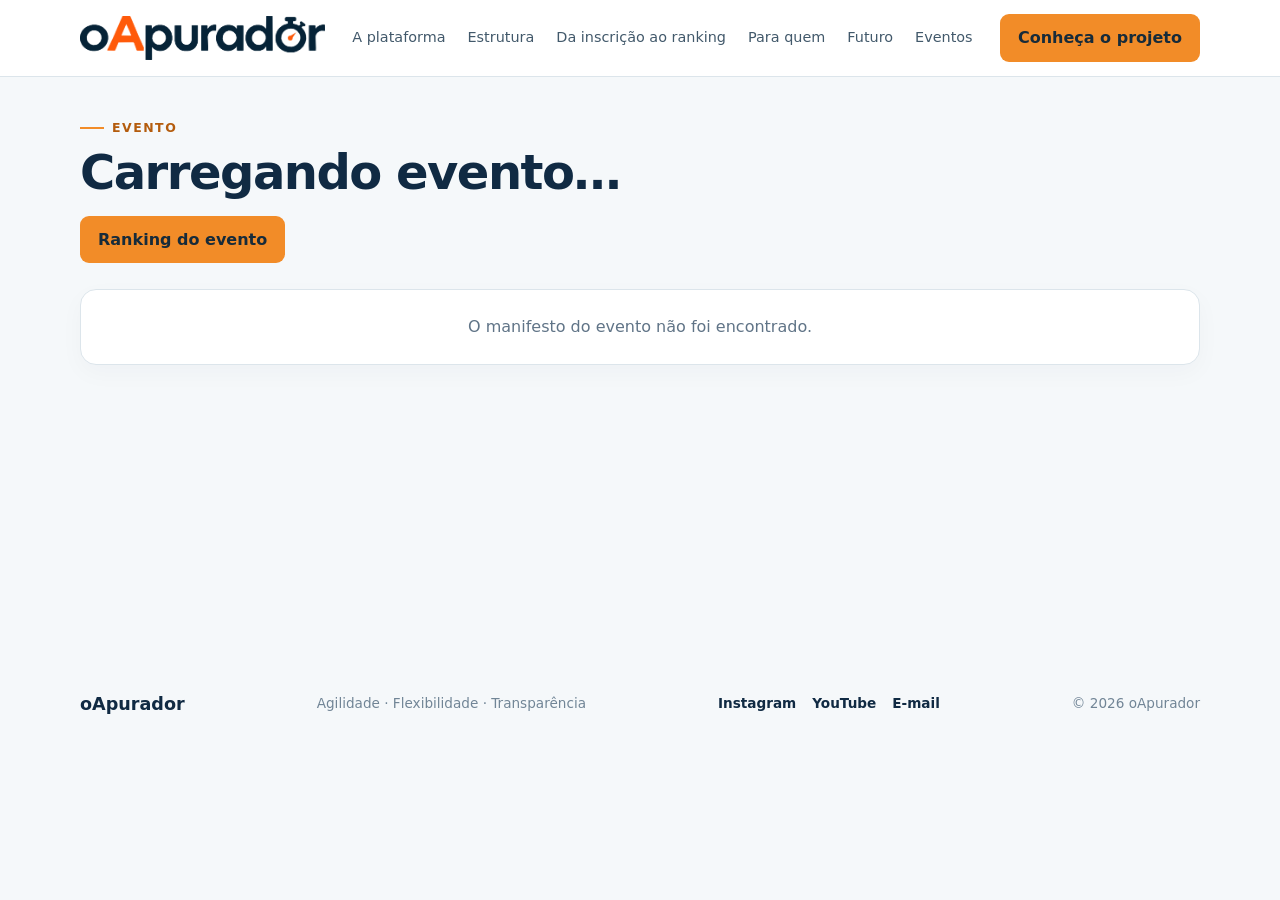
==== eventos.html @ b0ee8f7b "Hierarquia EEP" ====
<!doctype html>
<html lang="pt-BR">
  <head>
    <meta charset="utf-8">
    <meta name="viewport" content="width=device-width, initial-scale=1">
    <meta name="theme-color" content="#102a43">
    <meta name="description" content="Etapas, provas, resultados e rankings do evento CMOrSM 2026.">
    <title>Eventos · oApurador</title>
    <link rel="icon" type="image/png" href="assets/icone-oapurador.png">
    <link rel="stylesheet" href="styles.css">
    <script src="eventos.js" defer></script>
  </head>
  <body>
    <header><div class="wrap nav">
      <a class="brand" href="index.html" aria-label="oApurador, início"><img src="assets/logo-oapurador.png" alt="oApurador"></a>
      <nav aria-label="Navegação principal">
        <a href="index.html#plataforma">A plataforma</a><a href="index.html#estrutura">Estrutura</a><a href="index.html#fluxo">Da inscrição ao ranking</a><a href="index.html#publico">Para quem</a><a href="index.html#futuro">Futuro</a><a href="eventos.html" aria-current="page">Eventos</a>
      </nav>
      <a class="nav-mobile-link" href="index.html">Início</a><a class="nav-cta" href="index.html#contato">Conheça o projeto</a>
    </div></header>
    <main class="public-main"><div class="wrap">
      <section class="public-heading"><p class="eyebrow">Evento</p><h1 id="event-title">Carregando evento…</h1><p id="event-subtitle" class="public-lead"></p>
        <a id="event-ranking" class="button" hidden>Ranking do evento</a>
      </section>
      <section class="event-stages" id="stages" aria-live="polite"><div class="card loading">Carregando etapas…</div></section>
    </div></main>
    <footer><div class="wrap footer-inner"><a class="footer-brand" href="index.html">oApurador</a><div>Agilidade · Flexibilidade · Transparência</div><div class="social"><a href="https://www.instagram.com/oapurador/" target="_blank" rel="noopener noreferrer">Instagram</a><a href="https://www.youtube.com/@oApurador" target="_blank" rel="noopener noreferrer">YouTube</a><a href="mailto:oapurador@gmail.com">E-mail</a></div><div>© <span id="year">2026</span> oApurador</div></div></footer>
    <script src="site.js" defer></script>
  </body>
</html>
---- styles.css ----
:root{--navy:#102a43;--navy2:#183b56;--orange:#f28c28;--ink:#172b3a;--muted:#607487;--paper:#f5f8fa;--line:#dce5eb;--white:#fff}
*{box-sizing:border-box}html{scroll-behavior:smooth}body{margin:0;background:var(--paper);color:var(--ink);font-family:Inter,ui-sans-serif,system-ui,-apple-system,"Segoe UI",sans-serif;line-height:1.6}a{color:inherit;text-decoration:none}.wrap{width:min(1120px,calc(100% - 40px));margin:auto}
header{background:#ffffffef;border-bottom:1px solid var(--line);position:sticky;top:0;z-index:10;backdrop-filter:blur(12px)}.nav{min-height:76px;display:flex;align-items:center;justify-content:space-between;gap:24px}.brand img{display:block;width:245px;max-width:42vw;height:auto}.nav nav{display:flex;gap:22px;font-size:.9rem;color:#42596b}.nav nav a:hover{color:var(--orange)}.nav-cta,.button{display:inline-flex;align-items:center;justify-content:center;background:var(--orange);color:#172b3a;font-weight:750;padding:11px 18px;border-radius:9px}
.hero{padding:86px 0 74px;background:radial-gradient(circle at 85% 25%,#e7eff4 0,transparent 32%),linear-gradient(135deg,#fff,#f3f7fa);overflow:hidden}.hero-grid{display:grid;grid-template-columns:1.15fr .85fr;gap:54px;align-items:center}.eyebrow{display:inline-flex;align-items:center;gap:8px;color:#b45c0d;font-size:.78rem;font-weight:800;text-transform:uppercase;letter-spacing:1.5px}.eyebrow:before{content:"";width:24px;height:2px;background:var(--orange)}h1{font-size:clamp(2.65rem,6vw,4.7rem);line-height:1.04;letter-spacing:-2.7px;color:var(--navy);margin:18px 0}h1 em{font-style:normal;color:var(--orange)}.lead{font-size:1.12rem;max-width:650px;color:#52697b}.hero-actions{display:flex;gap:18px;margin-top:30px;flex-wrap:wrap}.text-link{font-weight:700;color:var(--navy);border-bottom:1px solid #a9bbc8;padding:8px 0}.hero-art{background:var(--navy);border-radius:26px;padding:34px;color:white;min-height:320px;box-shadow:0 24px 60px #102a4320}.art-label{font-size:.78rem;text-transform:uppercase;letter-spacing:1.5px;color:#b9cbd8}.flowline{display:flex;align-items:center;gap:9px;margin:26px 0}.flow-node{background:#ffffff12;border:1px solid #ffffff2b;border-radius:12px;padding:13px 9px;text-align:center;flex:1;font-size:.86rem;font-weight:700}.flow-arrow{color:var(--orange);font-size:1.25rem}.art-number{font-size:2.7rem;font-weight:850;letter-spacing:-2px;margin-top:22px}.art-caption{color:#c3d2dc;font-size:.92rem;max-width:270px}
.triad-band{background:var(--navy2);color:#fff;padding:22px 0}.triads{display:grid;grid-template-columns:repeat(3,1fr);gap:20px}.triad{text-align:center;font-weight:700}.triad span{color:#a9bfce;font-weight:500}section{padding:76px 0}.section-head{max-width:760px;margin-bottom:34px}h2{font-size:clamp(2rem,4vw,2.8rem);line-height:1.12;letter-spacing:-1.3px;color:var(--navy);margin:12px 0}.section-head p{color:var(--muted);font-size:1.05rem}.cards{display:grid;grid-template-columns:repeat(3,1fr);gap:18px}.card{background:#fff;border:1px solid var(--line);border-radius:16px;padding:25px;box-shadow:0 8px 24px #102a4308}.num{font-size:.78rem;font-weight:850;color:var(--orange);letter-spacing:1.3px}.card h3,.roadmap-card h3{font-size:1.18rem;color:var(--navy);margin:9px 0}.card p,.roadmap-card p{color:var(--muted);margin:0;font-size:.96rem}
.central{background:#fff}.central-grid{display:grid;grid-template-columns:.8fr 1.2fr;gap:55px;align-items:center}.central-visual{background:#eaf0f6;border-radius:22px;padding:28px}.central-core{background:var(--navy);color:white;border-radius:16px;text-align:center;padding:20px;font-weight:800}.central-branches{display:grid;grid-template-columns:repeat(3,1fr);gap:9px;margin-top:12px}.branch{background:#fff;border:1px solid #d4e0e8;border-radius:12px;padding:14px 7px;text-align:center;color:var(--navy);font-size:.86rem;font-weight:750}.branch small{display:block;color:var(--muted);font-weight:500;margin-top:3px}.bullets{list-style:none;padding:0;margin:22px 0}.bullets li{padding:9px 0 9px 28px;position:relative;color:#52697b}.bullets li:before{content:"✓";position:absolute;left:0;color:#d97817;font-weight:900}
.journey{background:#eef3f6}.journey-line{display:grid;grid-template-columns:repeat(5,1fr);gap:12px}.step{background:#fff;border:1px solid var(--line);border-radius:14px;padding:19px 15px}.step b{display:block;color:var(--navy);margin:8px 0 5px}.step-no{font-size:.75rem;color:#c36a16;font-weight:850;letter-spacing:1px}.step p{font-size:.9rem;color:var(--muted);margin:0}.audiences{display:grid;grid-template-columns:1fr 1fr;gap:20px}.audience{border-radius:18px;padding:28px;background:#fff;border:1px solid var(--line)}.audience.organizer{background:var(--navy);color:#fff;border-color:var(--navy)}.audience h3{font-size:1.35rem;margin:8px 0}.audience p{color:var(--muted)}.audience.organizer p{color:#c7d5df}.tag{font-size:.75rem;text-transform:uppercase;letter-spacing:1.2px;font-weight:800;color:var(--orange)}
.roadmap{background:#fff}.roadmap-note{display:inline-block;background:#fff2e5;color:#a65308;border:1px solid #f4d2ae;border-radius:999px;padding:5px 11px;font-size:.76rem;font-weight:800;letter-spacing:.7px;text-transform:uppercase}.roadmap-card{background:#f7f9fb;border:1px solid var(--line);border-radius:16px;padding:25px}.future-icon{width:42px;height:42px;display:grid;place-items:center;border-radius:12px;background:#fff0df;color:#b75d0c;font-size:1.25rem;font-weight:900}.closing{background:var(--navy);color:#fff;text-align:center;padding:76px 0}.closing h2{color:#fff;max-width:760px;margin:12px auto}.closing p{color:#c3d2dc;max-width:650px;margin:15px auto 26px}.closing .eyebrow{justify-content:center}footer{padding:28px 0;color:#718596;font-size:.85rem}.footer-inner{display:flex;justify-content:space-between;gap:18px;align-items:center;flex-wrap:wrap}.footer-brand{font-weight:850;color:var(--navy);font-size:1.1rem}.social{display:flex;gap:16px;flex-wrap:wrap}.social a{font-weight:700;color:var(--navy)}.social a:hover{color:var(--orange)}
@media(max-width:800px){.nav nav{display:none}.hero{padding:62px 0}.hero-grid,.central-grid{grid-template-columns:1fr;gap:32px}.hero-art{min-height:260px}.cards{grid-template-columns:1fr}.triads{grid-template-columns:1fr;gap:10px}.journey-line{grid-template-columns:1fr 1fr}.audiences{grid-template-columns:1fr}section{padding:58px 0}}
@media(max-width:480px){.wrap{width:calc(100% - 28px)}.journey-line{grid-template-columns:1fr}.brand img{width:190px}.hero-art{padding:24px}.flowline{gap:5px}.flow-node{font-size:.76rem;padding:11px 5px}}

/* Ranking interativo: usa o mesmo sistema visual do index. */
.ranking-main { background: var(--paper); padding: 30px 0 50px; min-height: 62vh; }
.nav-mobile-link { display: none; color: var(--navy); font-size: .88rem; font-weight: 750; }
.closing-social { justify-content: center; margin-top: 22px; }
.closing-note { margin-top: 18px !important; font-size: .82rem; }
.ranking-main section { padding: 0; }
.ranking-heading { display: flex; align-items: flex-end; justify-content: space-between; gap: 24px; margin: 0 0 20px; }
.ranking-heading h1 { margin: 9px 0 0; color: var(--navy); font-size: clamp(2rem, 4vw, 3rem); line-height: 1.08; letter-spacing: -1.5px; }
.ranking-heading .eyebrow { margin: 0; }
.ranking-status { margin: 9px 0 0; color: #52697b; font-weight: 700; }
.updated { margin: 0 0 4px; color: var(--muted); font-size: .82rem; white-space: nowrap; }
.card { background: #fff; border: 1px solid var(--line); border-radius: 16px; box-shadow: 0 8px 24px #102a4308; }
.controls { margin: 0 0 20px; padding: 19px 22px 21px; }
.controls-title { display: flex; align-items: flex-start; justify-content: space-between; gap: 24px; }
.controls h2 { margin: 0; color: var(--navy); font-size: 1.15rem; letter-spacing: -.3px; }
.controls p { margin: 5px 0 0; color: var(--muted); font-size: .86rem; }
.sliders { display: flex; flex-wrap: wrap; gap: 26px 42px; margin-top: 17px; }
.range-control { width: min(100%, 420px); }
.range-heading { display: flex; align-items: baseline; justify-content: space-between; gap: 12px; font-size: .9rem; font-weight: 700; }
.range-heading output { color: var(--navy); font-variant-numeric: tabular-nums; }
.range-control input[type="range"] { display: block; width: 100%; margin: 12px 0 4px; accent-color: var(--orange); cursor: pointer; }
.range-ticks { display: flex; justify-content: space-between; padding: 0 8px; color: var(--muted); font-size: .72rem; }
.range-ticks span { flex: 1; text-align: center; }
.range-ticks span:first-child { text-align: left; }
.range-ticks span:last-child { text-align: right; }
.switch-control { display: inline-flex; align-items: center; gap: 9px; color: var(--ink); font-size: .9rem; cursor: pointer; }
.switch-control input { width: 18px; height: 18px; accent-color: var(--orange); }
.list-toolbar { display: flex; justify-content: space-between; align-items: center; gap: 16px; margin: 0 0 14px; }
.search-box { display: flex; align-items: center; gap: 10px; width: min(560px, 100%); min-height: 46px; padding: 0 13px; background: #fff; border: 1px solid #aab9c5; border-radius: 9px; }
.search-box span { color: var(--muted); font-size: 1.45rem; line-height: 1; }
.search-box input { width: 100%; min-width: 0; border: 0; outline: 0; color: var(--ink); font: inherit; font-size: .9rem; }
.result-count { margin: 0; color: var(--muted); font-size: .84rem; white-space: nowrap; }
.average-legend { display: flex; align-items: center; gap: 7px; margin: -4px 0 12px; color: var(--muted); font-size: .78rem; }
.average-legend span { width: 12px; height: 12px; background: #fff0b3; border: 1px solid #d3a900; border-radius: 2px; }
.ranking-list { display: grid; gap: 14px; }
section.category-card { overflow: hidden; padding: 0; background: #fff; border: 1px solid var(--line); border-radius: 16px; box-shadow: 0 8px 24px #102a4308; }
.category-heading { display: flex; align-items: baseline; justify-content: space-between; gap: 12px; padding: 14px 18px; background: #eaf0f6; border-bottom: 1px solid var(--line); }
.category-heading h2 { margin: 0; color: var(--navy); font-size: 1.1rem; font-weight: 750; letter-spacing: -.3px; }
.category-heading span { color: var(--muted); font-size: .78rem; }
.table-scroll { overflow-x: auto; width: 100%; }
.ranking-main table { width: 100%; border-collapse: collapse; font-size: .83rem; }
.ranking-main thead { background: #f5f8fa; }
.ranking-main th, .ranking-main td { padding: 9px 10px; border-bottom: 1px solid var(--line); text-align: center; white-space: nowrap; }
.ranking-main th { color: #394f60; font-size: .76rem; font-weight: 750; }
.ranking-main th.athlete, .ranking-main td.athlete { min-width: 210px; text-align: left; }
.ranking-main td.athlete { font-weight: 650; }
.ranking-main td.entity { max-width: 160px; }
.entity-name { display: block; max-width: 150px; overflow: hidden; text-overflow: ellipsis; white-space: nowrap; }
.ranking-main td.total { color: var(--navy); font-weight: 850; }
.ranking-main td.average { background: #fff0b3; }
.ranking-main tr:last-child td { border-bottom: 0; }
.position-tie { color: var(--muted); font-size: .65rem; }
.future-row { color: var(--muted); background: #fafbfc; }
.future-mark { color: var(--navy); font-weight: 850; }
.country { display: inline-block; margin-left: 5px; color: var(--muted); font-size: .65rem; font-weight: 500; }
.loading, .empty-state { padding: 24px; color: var(--muted); text-align: center; }
.empty-state { margin: 0; }
.ranking-main section.registrations-section { padding: 48px 0 4px; }
.registrations-heading { display: flex; align-items: flex-end; justify-content: space-between; gap: 22px; margin-bottom: 16px; }
.registrations-heading h2 { margin: 8px 0 4px; color: var(--navy); font-size: clamp(1.6rem, 3vw, 2.25rem); }
.registrations-heading .eyebrow { margin: 0; }
.registrations-summary { margin: 0; color: var(--muted); font-size: .88rem; }
.group-control { display: flex; align-items: center; gap: 10px; color: var(--muted); font-size: .88rem; font-weight: 700; white-space: nowrap; }
.group-control select { min-height: 42px; padding: 0 34px 0 12px; border: 1px solid #aab9c5; border-radius: 9px; background: #fff; color: var(--ink); font: inherit; }
.registrations-list { overflow: hidden; padding: 0; }
.registrations-list .table-scroll + .registration-group-title { border-top: 1px solid var(--line); }
.registration-group-title { margin: 0; padding: 13px 16px; background: #eaf0f6; color: var(--navy); font-size: .96rem; }
.registration-table { min-width: max-content; }
.registration-table th:first-child, .registration-table td:first-child { min-width: 220px; text-align: left; }
.registration-table th:nth-child(2), .registration-table td:nth-child(2), .registration-table th:nth-child(5), .registration-table td:nth-child(5) { min-width: 82px; }
.registration-table th:nth-child(3), .registration-table td:nth-child(3), .registration-table th:nth-child(4), .registration-table td:nth-child(4) { min-width: 130px; }
.registration-mark { color: var(--navy); font-weight: 850; }

@media(max-width:800px) {
  .nav-mobile-link { display: inline-flex; }
  .ranking-heading, .controls-title { align-items: flex-start; flex-direction: column; }
  .updated { white-space: normal; }
  .registrations-heading { align-items: flex-start; flex-direction: column; }
}
@media(max-width:700px) {
  .controls { padding: 16px; }
  .sliders { gap: 20px; }
  .list-toolbar { align-items: flex-start; flex-direction: column; }
  .result-count { white-space: normal; }
  .ranking-main th, .ranking-main td { padding: 8px; }
}

/* Hub público do evento, relações de inscritos e resultados por prova. */
.public-main { min-height: 65vh; padding: 34px 0 58px; }
.public-main section { padding: 0; }
.public-heading { margin: 0 0 26px; }
.public-heading .eyebrow { margin: 0; }
.public-heading h1 { margin: 10px 0; color: var(--navy); font-size: clamp(2rem, 4vw, 3rem); letter-spacing: -1.5px; }
.public-lead { max-width: 760px; margin: 0 0 18px; color: var(--muted); }
.event-stages, .public-results { display: grid; gap: 16px; }
.stage-card { padding: 0; overflow: hidden; }
.stage-heading { display: flex; align-items: center; justify-content: space-between; gap: 18px; padding: 18px 22px; background: #eaf0f6; border-bottom: 1px solid var(--line); }
.stage-heading .eyebrow { margin: 0; }
.stage-heading h2 { margin: 5px 0 0; color: var(--navy); font-size: 1.35rem; letter-spacing: -.4px; }
.stage-actions { display: flex; gap: 16px; flex-wrap: wrap; }
.text-link { color: var(--navy); font-weight: 750; border-bottom: 1px solid #9aacb9; padding: 4px 0; }
.text-link:hover { color: #b45c0d; border-color: var(--orange); }
.pending-link { color: #718596; font-size: .86rem; }
.proof-list { padding: 0 20px; }
.proof-row { display: flex; align-items: center; justify-content: space-between; gap: 20px; padding: 14px 2px; border-bottom: 1px solid var(--line); }
.proof-row:last-child { border-bottom: 0; }
.proof-info { display: grid; }
.proof-info strong { color: var(--navy); }
.proof-info span { color: var(--muted); font-size: .84rem; }
.registration-toolbar { display: flex; justify-content: flex-end; }
.registrations-list { overflow: hidden; padding: 0; }
.registrations-list .table-scroll + .registration-group-title { border-top: 1px solid var(--line); }
.registration-group-title { margin: 0; padding: 13px 16px; background: #eaf0f6; color: var(--navy); font-size: .96rem; }
.registration-table { min-width: max-content; width: 100%; border-collapse: collapse; font-size: .86rem; }
.registration-table th, .registration-table td, .public-result-table th, .public-result-table td { padding: 9px 11px; border-bottom: 1px solid var(--line); text-align: center; white-space: nowrap; }
.registration-table th, .public-result-table th { background: #f5f8fa; color: #394f60; font-size: .76rem; font-weight: 750; }
.registration-table th:first-child, .registration-table td:first-child { min-width: 220px; text-align: left; }
.registration-mark { color: var(--navy); font-weight: 850; }
.result-category { padding: 0; overflow: hidden; }
.result-category-heading { display: flex; justify-content: space-between; align-items: center; gap: 12px; padding: 12px 16px; background: #eaf0f6; border-bottom: 1px solid var(--line); }
.result-category-heading h2 { margin: 0; color: var(--navy); font-size: 1.08rem; }
.result-category-heading h2 span { margin-left: 8px; color: var(--muted); font-size: .82rem; font-weight: 500; }
.result-athlete-count { color: var(--muted); font-size: .78rem; white-space: nowrap; }
.public-result-table { width: 100%; border-collapse: collapse; font-size: .88rem; }
.public-result-table th.athlete, .public-result-table td.athlete { min-width: 210px; text-align: left; }
.public-result-table td.athlete { font-weight: 650; }
.public-result-table td.has-adjustment { cursor: help; text-decoration: underline dotted #8093a1; text-underline-offset: 3px; }
.public-result-table tr:last-child td { border-bottom: 0; }
@media(max-width:800px) {
  .stage-heading { align-items: flex-start; flex-direction: column; }
  .registration-toolbar { justify-content: flex-start; }
  .result-category-heading { align-items: flex-start; flex-direction: column; }
  .proof-row { align-items: flex-start; }
}
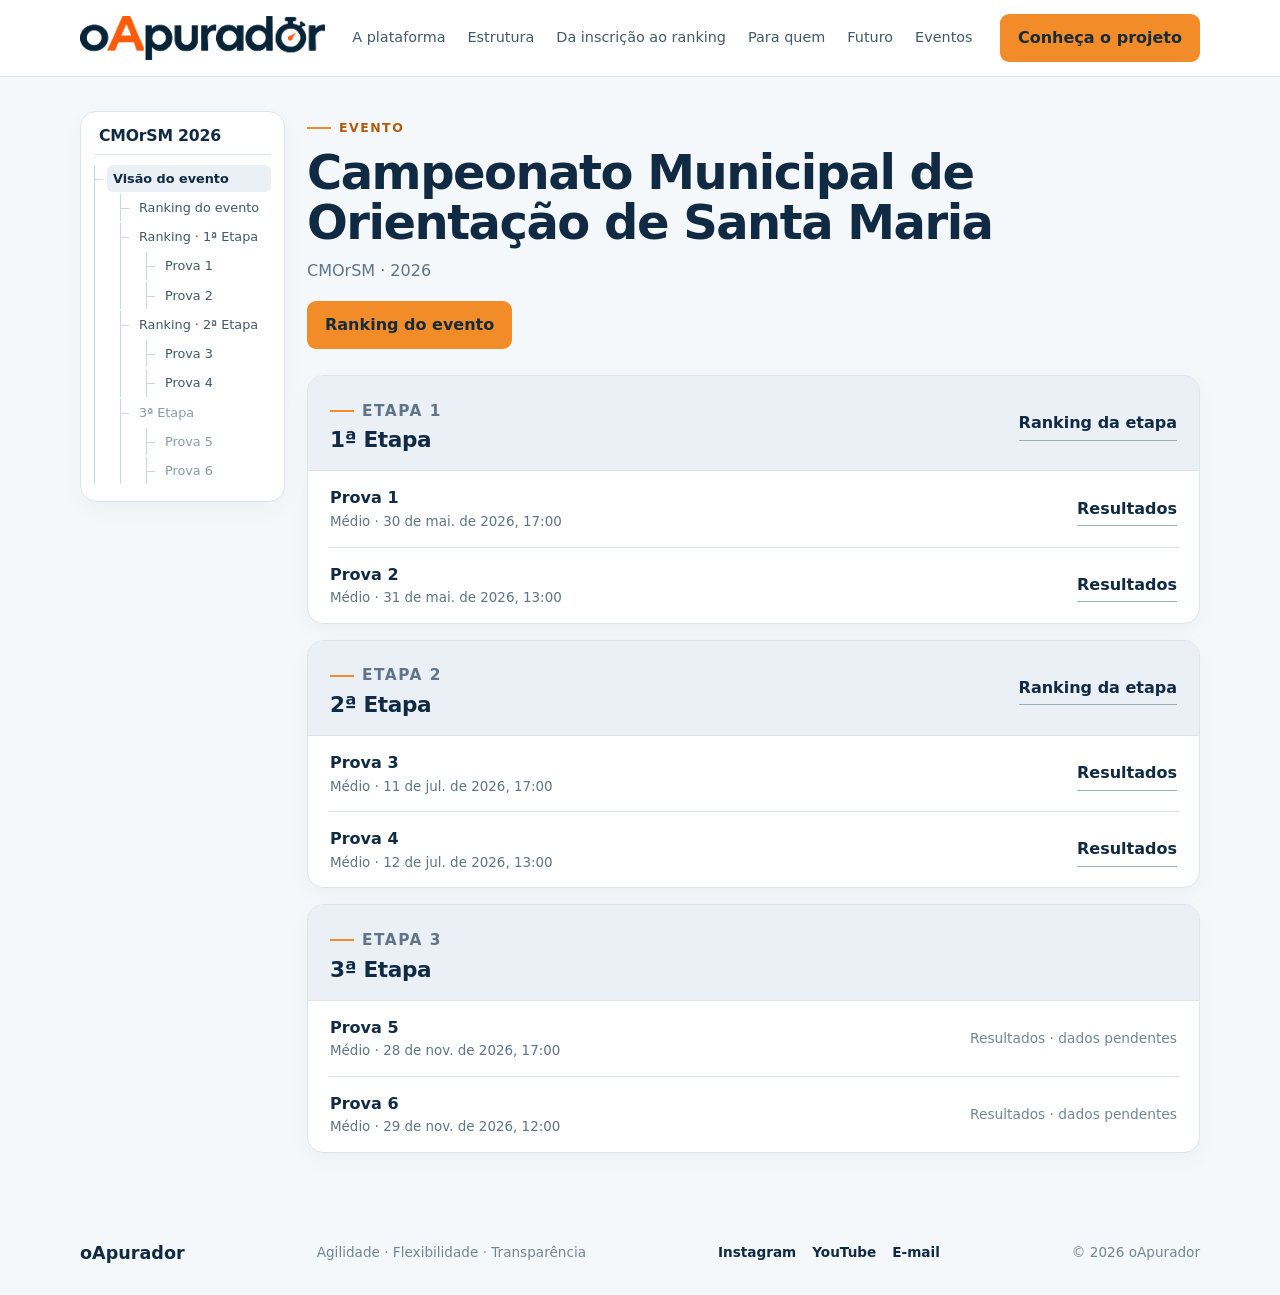
==== commit 423b071f: "Arvore de evento" ====
--- a/eventos.html
+++ b/eventos.html
@@ -8,6 +8,7 @@
     <title>Eventos · oApurador</title>
     <link rel="icon" type="image/png" href="assets/icone-oapurador.png">
     <link rel="stylesheet" href="styles.css">
+    <script src="arvore_evento.js" defer></script>
     <script src="eventos.js" defer></script>
   </head>
   <body>
@@ -18,11 +19,14 @@
       </nav>
       <a class="nav-mobile-link" href="index.html">Início</a><a class="nav-cta" href="index.html#contato">Conheça o projeto</a>
     </div></header>
-    <main class="public-main"><div class="wrap">
+    <main class="public-main"><div class="wrap event-layout">
+      <aside class="event-tree card" id="event-tree" aria-label="Navegação do evento"><div class="loading">Carregando navegação…</div></aside>
+      <div class="event-content">
       <section class="public-heading"><p class="eyebrow">Evento</p><h1 id="event-title">Carregando evento…</h1><p id="event-subtitle" class="public-lead"></p>
         <a id="event-ranking" class="button" hidden>Ranking do evento</a>
       </section>
       <section class="event-stages" id="stages" aria-live="polite"><div class="card loading">Carregando etapas…</div></section>
+      </div>
     </div></main>
     <footer><div class="wrap footer-inner"><a class="footer-brand" href="index.html">oApurador</a><div>Agilidade · Flexibilidade · Transparência</div><div class="social"><a href="https://www.instagram.com/oapurador/" target="_blank" rel="noopener noreferrer">Instagram</a><a href="https://www.youtube.com/@oApurador" target="_blank" rel="noopener noreferrer">YouTube</a><a href="mailto:oapurador@gmail.com">E-mail</a></div><div>© <span id="year">2026</span> oApurador</div></div></footer>
     <script src="site.js" defer></script>
--- a/styles.css
+++ b/styles.css
@@ -98,6 +98,19 @@
 
 /* Hub público do evento, relações de inscritos e resultados por prova. */
 .public-main { min-height: 65vh; padding: 34px 0 58px; }
+.event-layout { display: grid; grid-template-columns: 205px minmax(0, 1fr); gap: 22px; align-items: start; }
+.event-content { min-width: 0; }
+.event-tree { position: sticky; top: 91px; max-height: calc(100vh - 108px); overflow: auto; padding: 15px 13px; }
+.event-tree-nav h2 { margin: 0 0 10px; padding: 0 5px 9px; border-bottom: 1px solid var(--line); color: var(--navy); font-size: .98rem; letter-spacing: -.2px; }
+.event-tree-nav ul { list-style: none; margin: 0; padding: 0 0 0 13px; }
+.event-tree-nav > ul { padding-left: 0; }
+.event-tree-nav li { position: relative; margin: 2px 0; padding-left: 12px; border-left: 1px solid #cbd7df; }
+.event-tree-nav li:before { content: ""; position: absolute; top: 14px; left: 0; width: 8px; border-top: 1px solid #cbd7df; }
+.event-tree-nav a, .event-tree-nav .tree-inactive { display: block; padding: 5px 6px; border-radius: 6px; color: #40586a; font-size: .8rem; line-height: 1.35; }
+.event-tree-nav a:hover { background: #f1f5f8; color: var(--navy); }
+.event-tree-nav a[aria-current="page"] { background: #eaf0f6; color: var(--navy); font-weight: 800; }
+.event-tree-nav .tree-inactive { color: #8a9aa6; }
+.tree-error { margin: 0; color: var(--muted); font-size: .82rem; }
 .public-main section { padding: 0; }
 .public-heading { margin: 0 0 26px; }
 .public-heading .eyebrow { margin: 0; }
@@ -138,6 +151,8 @@
 .public-result-table td.has-adjustment { cursor: help; text-decoration: underline dotted #8093a1; text-underline-offset: 3px; }
 .public-result-table tr:last-child td { border-bottom: 0; }
 @media(max-width:800px) {
+  .event-layout { grid-template-columns: minmax(0, 1fr); gap: 14px; }
+  .event-tree { top: 76px; max-height: 30vh; }
   .stage-heading { align-items: flex-start; flex-direction: column; }
   .registration-toolbar { justify-content: flex-start; }
   .result-category-heading { align-items: flex-start; flex-direction: column; }
